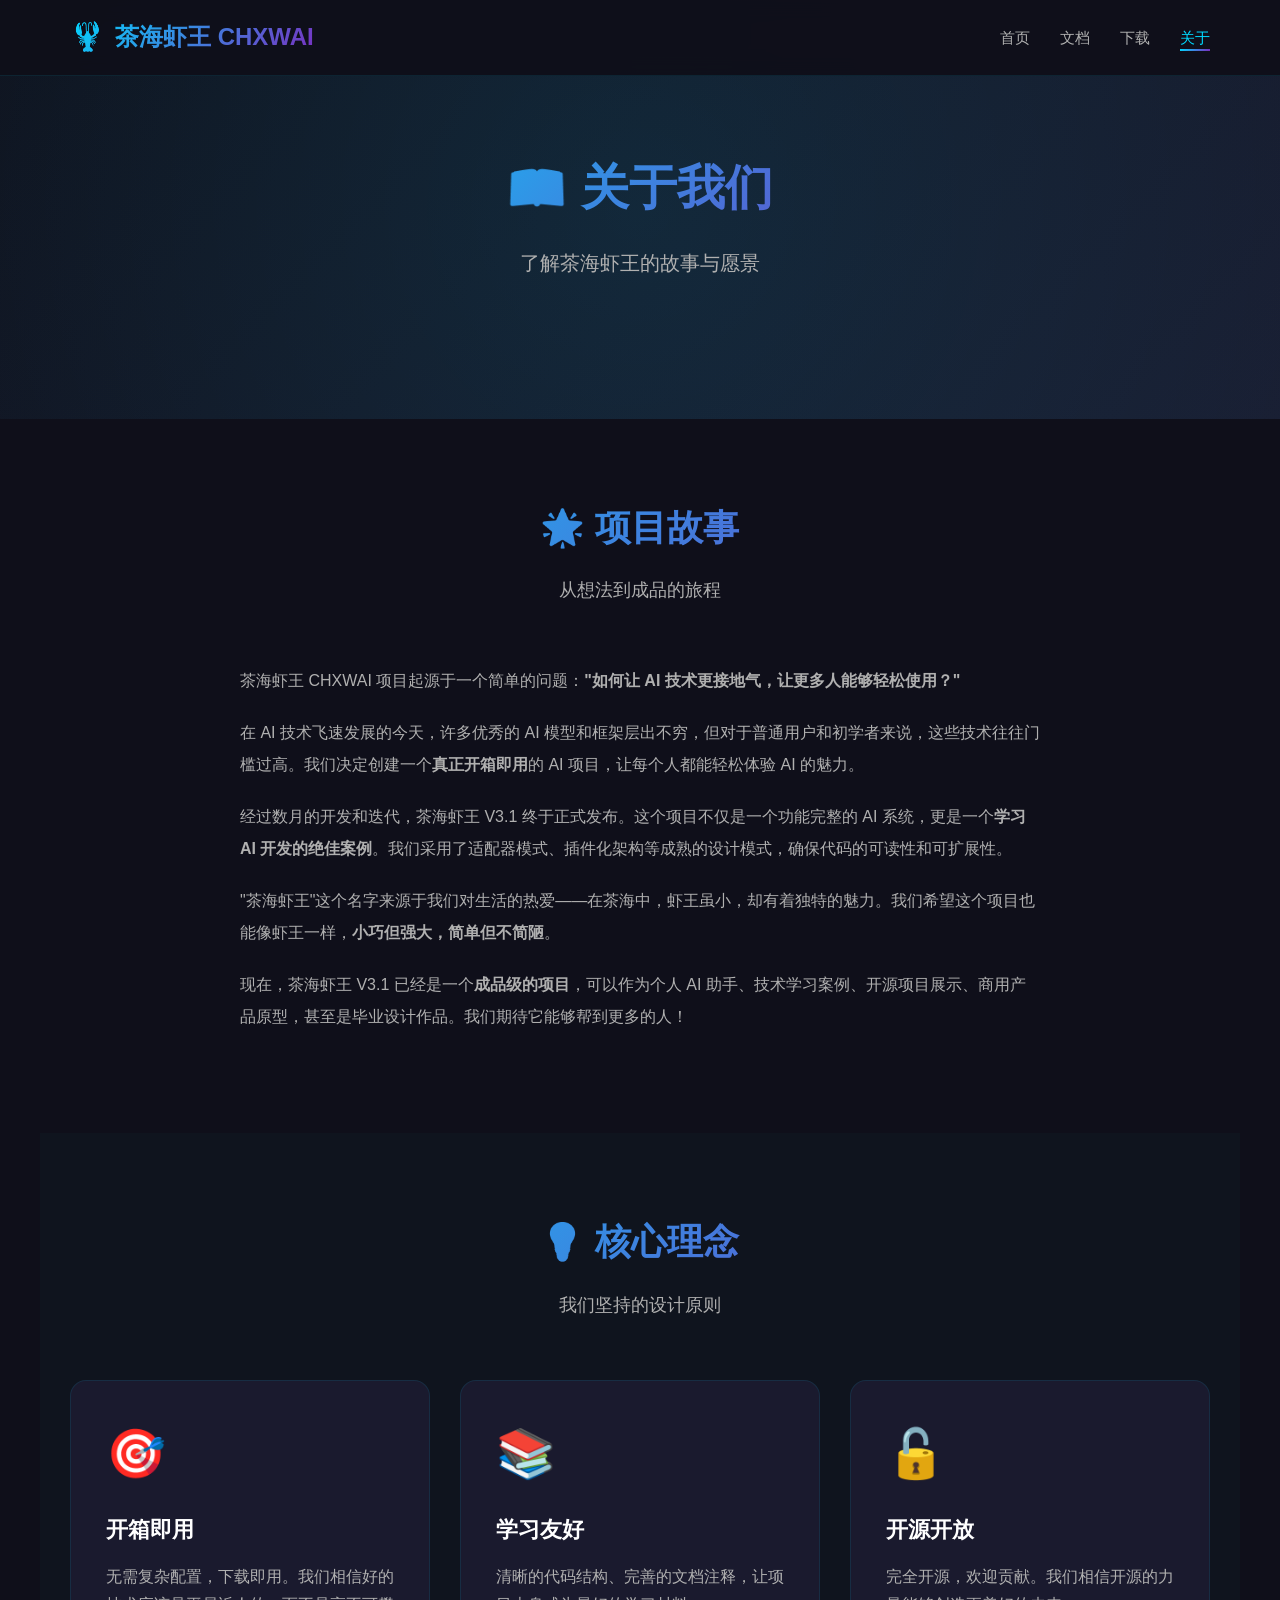
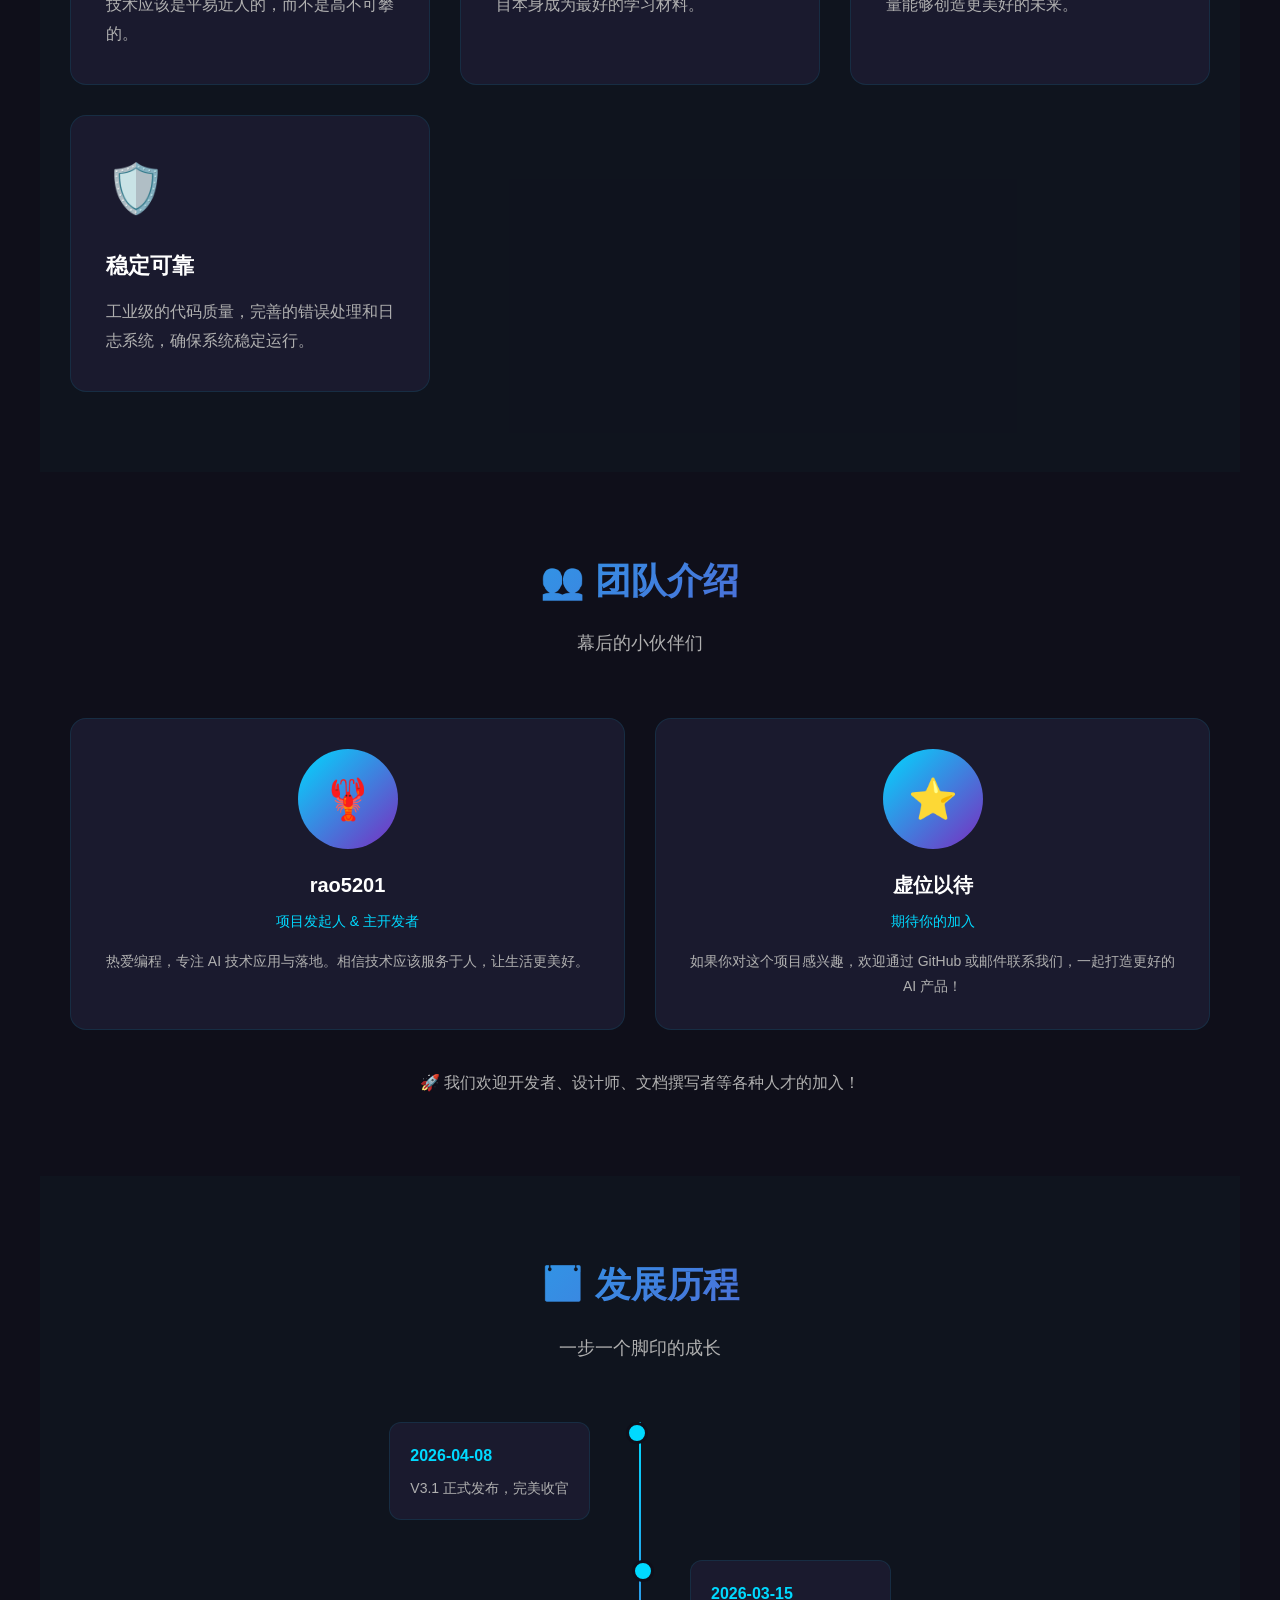
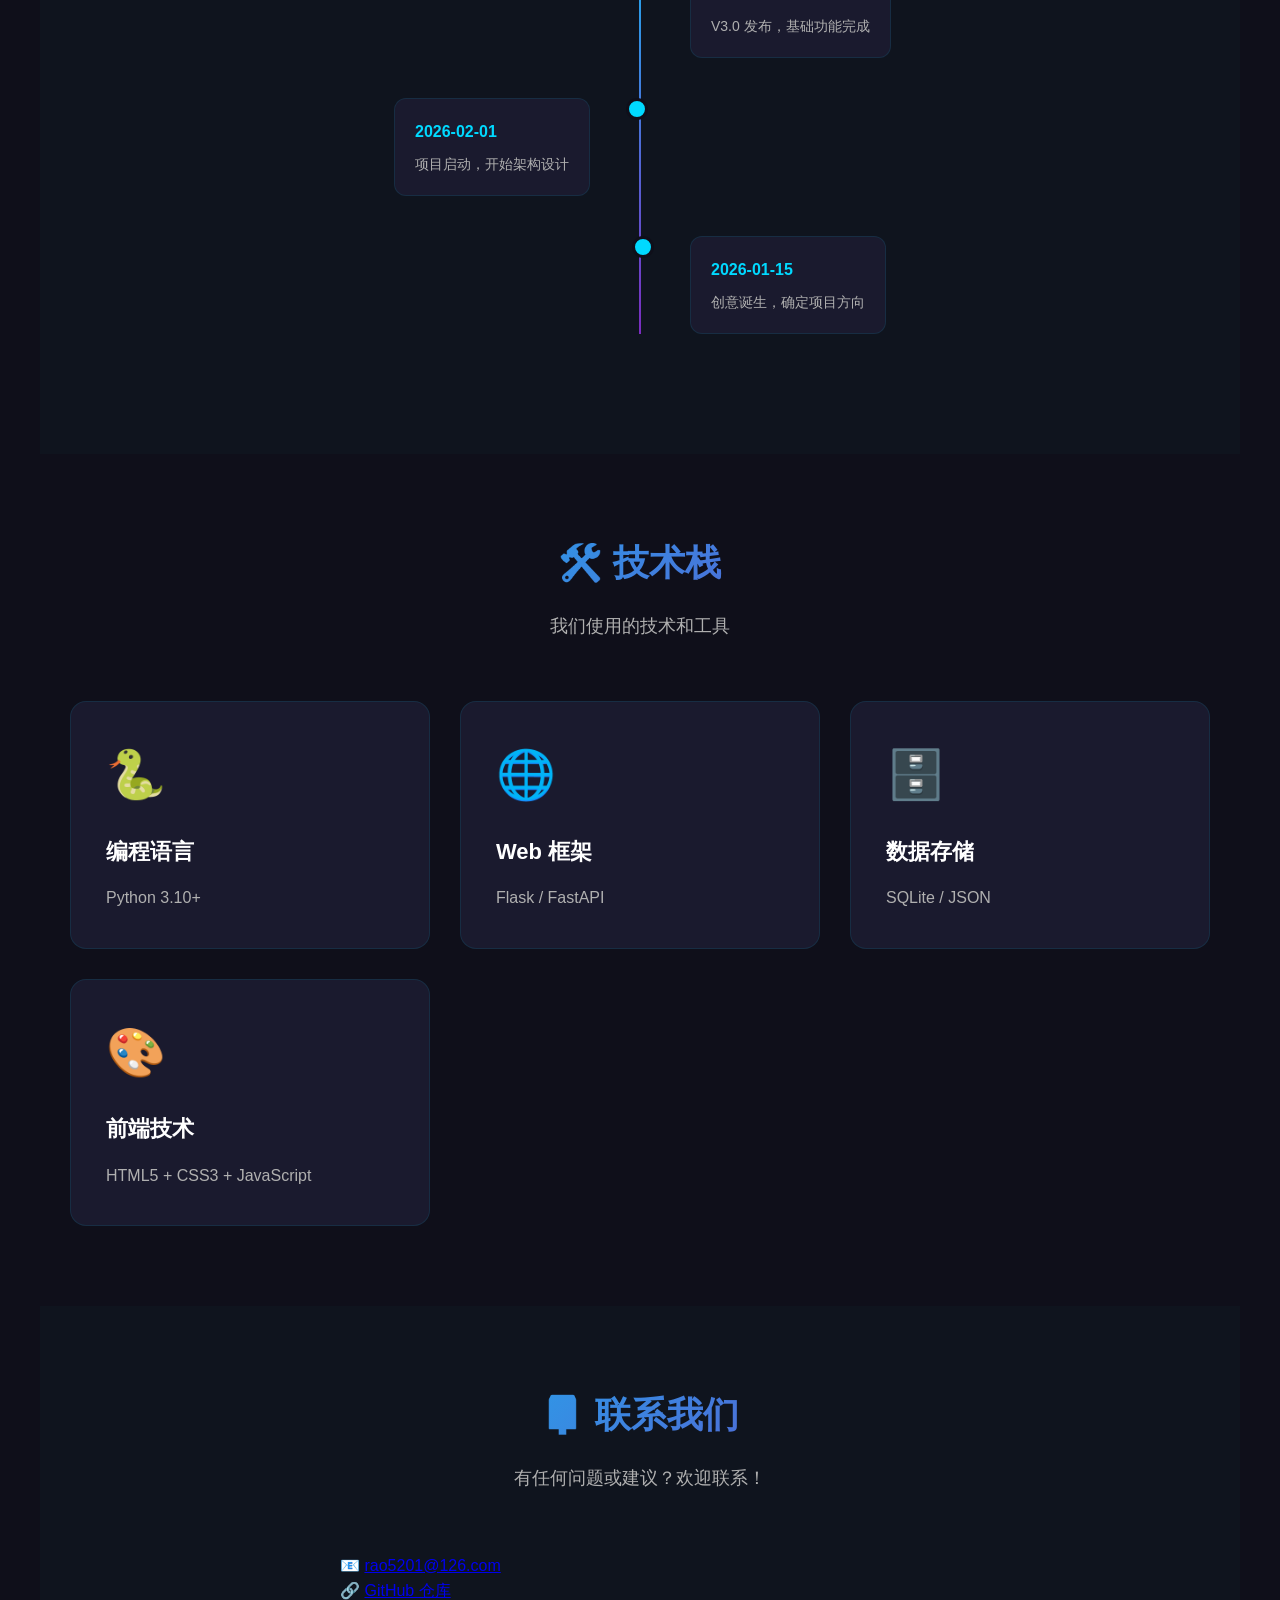
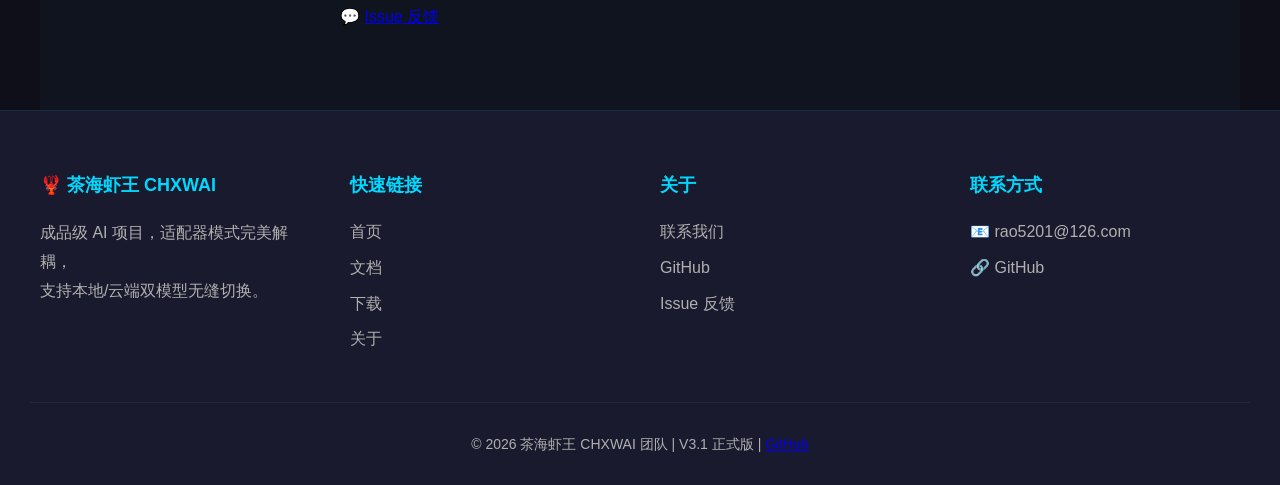
==== about.html @ deebf477 "feat: 创建完整多页面官网 - 首页：项目概览、核心特性、截图展示、技术架构 - 文档页：安装教程、技术架构详解、API 文档、常见问题 - 下载页：版本下载、安装指南、系统要求、版本历史 - 关" ====
<!DOCTYPE html>
<html lang="zh-CN">
<head>
    <meta charset="UTF-8">
    <meta name="viewport" content="width=device-width, initial-scale=1.0">
    <meta name="description" content="关于茶海虾王 - 项目故事、团队介绍、发展历程">
    <title>关于 - 茶海虾王 V3.1</title>
    <link rel="stylesheet" href="styles.css">
</head>
<body>
    <!-- 导航栏 -->
    <nav class="navbar">
        <div class="navbar-container">
            <a href="index.html" class="logo">
                <span class="logo-icon">🦞</span>
                茶海虾王 CHXWAI
            </a>
            <button class="mobile-menu-btn" onclick="toggleMobileMenu()">☰</button>
            <ul class="nav-links" id="navLinks">
                <li><a href="index.html">首页</a></li>
                <li><a href="docs.html">文档</a></li>
                <li><a href="download.html">下载</a></li>
                <li><a href="about.html" class="active">关于</a></li>
            </ul>
        </div>
    </nav>

    <!-- 英雄区 -->
    <section class="hero">
        <div class="hero-content">
            <h1>📖 关于我们</h1>
            <p class="subtitle">了解茶海虾王的故事与愿景</p>
        </div>
    </section>

    <!-- 项目故事 -->
    <section class="container">
        <h2 class="section-title">🌟 项目故事</h2>
        <p class="section-subtitle">从想法到成品的旅程</p>
        
        <div style="max-width: 800px; margin: 0 auto; color: var(--text-secondary); line-height: 2; font-size: 16px;">
            <p style="margin-bottom: 20px;">
                茶海虾王 CHXWAI 项目起源于一个简单的问题：<strong>"如何让 AI 技术更接地气，让更多人能够轻松使用？"</strong>
            </p>
            
            <p style="margin-bottom: 20px;">
                在 AI 技术飞速发展的今天，许多优秀的 AI 模型和框架层出不穷，但对于普通用户和初学者来说，这些技术往往门槛过高。我们决定创建一个<strong>真正开箱即用</strong>的 AI 项目，让每个人都能轻松体验 AI 的魅力。
            </p>
            
            <p style="margin-bottom: 20px;">
                经过数月的开发和迭代，茶海虾王 V3.1 终于正式发布。这个项目不仅是一个功能完整的 AI 系统，更是一个<strong>学习 AI 开发的绝佳案例</strong>。我们采用了适配器模式、插件化架构等成熟的设计模式，确保代码的可读性和可扩展性。
            </p>
            
            <p style="margin-bottom: 20px;">
                "茶海虾王"这个名字来源于我们对生活的热爱——在茶海中，虾王虽小，却有着独特的魅力。我们希望这个项目也能像虾王一样，<strong>小巧但强大，简单但不简陋</strong>。
            </p>
            
            <p style="margin-bottom: 20px;">
                现在，茶海虾王 V3.1 已经是一个<strong>成品级的项目</strong>，可以作为个人 AI 助手、技术学习案例、开源项目展示、商用产品原型，甚至是毕业设计作品。我们期待它能够帮到更多的人！
            </p>
        </div>
    </section>

    <!-- 核心理念 -->
    <section class="container" style="background: rgba(0, 217, 255, 0.02);">
        <h2 class="section-title">💡 核心理念</h2>
        <p class="section-subtitle">我们坚持的设计原则</p>
        
        <div class="features-grid">
            <div class="feature-card">
                <div class="icon">🎯</div>
                <h3>开箱即用</h3>
                <p>无需复杂配置，下载即用。我们相信好的技术应该是平易近人的，而不是高不可攀的。</p>
            </div>
            
            <div class="feature-card">
                <div class="icon">📚</div>
                <h3>学习友好</h3>
                <p>清晰的代码结构、完善的文档注释，让项目本身成为最好的学习材料。</p>
            </div>
            
            <div class="feature-card">
                <div class="icon">🔓</div>
                <h3>开源开放</h3>
                <p>完全开源，欢迎贡献。我们相信开源的力量能够创造更美好的未来。</p>
            </div>
            
            <div class="feature-card">
                <div class="icon">🛡️</div>
                <h3>稳定可靠</h3>
                <p>工业级的代码质量，完善的错误处理和日志系统，确保系统稳定运行。</p>
            </div>
        </div>
    </section>

    <!-- 团队介绍 -->
    <section class="container">
        <h2 class="section-title">👥 团队介绍</h2>
        <p class="section-subtitle">幕后的小伙伴们</p>
        
        <div class="team-grid">
            <div class="team-card">
                <div class="avatar">🦞</div>
                <h3>rao5201</h3>
                <p class="role">项目发起人 & 主开发者</p>
                <p>热爱编程，专注 AI 技术应用与落地。相信技术应该服务于人，让生活更美好。</p>
            </div>
            
            <div class="team-card">
                <div class="avatar">⭐</div>
                <h3>虚位以待</h3>
                <p class="role">期待你的加入</p>
                <p>如果你对这个项目感兴趣，欢迎通过 GitHub 或邮件联系我们，一起打造更好的 AI 产品！</p>
            </div>
        </div>
        
        <p class="text-center mt-40" style="color: var(--text-secondary);">
            🚀 我们欢迎开发者、设计师、文档撰写者等各种人才的加入！
        </p>
    </section>

    <!-- 发展历程 -->
    <section class="container" style="background: rgba(0, 217, 255, 0.02);">
        <h2 class="section-title">📅 发展历程</h2>
        <p class="section-subtitle">一步一个脚印的成长</p>
        
        <div class="timeline">
            <div class="timeline-item">
                <div class="timeline-content">
                    <h4>2026-04-08</h4>
                    <p>V3.1 正式发布，完美收官</p>
                </div>
            </div>
            
            <div class="timeline-item">
                <div class="timeline-content">
                    <h4>2026-03-15</h4>
                    <p>V3.0 发布，基础功能完成</p>
                </div>
            </div>
            
            <div class="timeline-item">
                <div class="timeline-content">
                    <h4>2026-02-01</h4>
                    <p>项目启动，开始架构设计</p>
                </div>
            </div>
            
            <div class="timeline-item">
                <div class="timeline-content">
                    <h4>2026-01-15</h4>
                    <p>创意诞生，确定项目方向</p>
                </div>
            </div>
        </div>
    </section>

    <!-- 技术栈 -->
    <section class="container">
        <h2 class="section-title">🛠️ 技术栈</h2>
        <p class="section-subtitle">我们使用的技术和工具</p>
        
        <div class="features-grid">
            <div class="feature-card">
                <div class="icon">🐍</div>
                <h3>编程语言</h3>
                <p style="color: var(--text-secondary); margin-top: 10px;">
                    Python 3.10+
                </p>
            </div>
            
            <div class="feature-card">
                <div class="icon">🌐</div>
                <h3>Web 框架</h3>
                <p style="color: var(--text-secondary); margin-top: 10px;">
                    Flask / FastAPI
                </p>
            </div>
            
            <div class="feature-card">
                <div class="icon">🗄️</div>
                <h3>数据存储</h3>
                <p style="color: var(--text-secondary); margin-top: 10px;">
                    SQLite / JSON
                </p>
            </div>
            
            <div class="feature-card">
                <div class="icon">🎨</div>
                <h3>前端技术</h3>
                <p style="color: var(--text-secondary); margin-top: 10px;">
                    HTML5 + CSS3 + JavaScript
                </p>
            </div>
        </div>
    </section>

    <!-- 联系方式 -->
    <section class="container" style="background: rgba(0, 217, 255, 0.02);" id="contact">
        <h2 class="section-title">📮 联系我们</h2>
        <p class="section-subtitle">有任何问题或建议？欢迎联系！</p>
        
        <div class="contact-card" style="max-width: 600px; margin: 0 auto;">
            <div class="contact-item">
                <span class="icon">📧</span>
                <a href="mailto:rao5201@126.com">rao5201@126.com</a>
            </div>
            <div class="contact-item">
                <span class="icon">🔗</span>
                <a href="https://github.com/rao5201/CHXWAI" target="_blank">GitHub 仓库</a>
            </div>
            <div class="contact-item">
                <span class="icon">💬</span>
                <a href="https://github.com/rao5201/CHXWAI/issues" target="_blank">Issue 反馈</a>
            </div>
        </div>
    </section>

    <!-- 页脚 -->
    <footer class="footer">
        <div class="footer-content">
            <div class="footer-section">
                <h4>🦞 茶海虾王 CHXWAI</h4>
                <p style="color: var(--text-secondary); line-height: 1.8;">
                    成品级 AI 项目，适配器模式完美解耦，<br>
                    支持本地/云端双模型无缝切换。
                </p>
            </div>
            <div class="footer-section">
                <h4>快速链接</h4>
                <ul>
                    <li><a href="index.html">首页</a></li>
                    <li><a href="docs.html">文档</a></li>
                    <li><a href="download.html">下载</a></li>
                    <li><a href="about.html">关于</a></li>
                </ul>
            </div>
            <div class="footer-section">
                <h4>关于</h4>
                <ul>
                    <li><a href="#contact">联系我们</a></li>
                    <li><a href="https://github.com/rao5201/CHXWAI" target="_blank">GitHub</a></li>
                    <li><a href="https://github.com/rao5201/CHXWAI/issues" target="_blank">Issue 反馈</a></li>
                </ul>
            </div>
            <div class="footer-section">
                <h4>联系方式</h4>
                <ul>
                    <li><a href="mailto:rao5201@126.com">📧 rao5201@126.com</a></li>
                    <li><a href="https://github.com/rao5201/CHXWAI" target="_blank">🔗 GitHub</a></li>
                </ul>
            </div>
        </div>
        <div class="footer-bottom">
            <p>© 2026 茶海虾王 CHXWAI 团队 | V3.1 正式版 | 
            <a href="https://github.com/rao5201/CHXWAI" target="_blank">GitHub</a></p>
        </div>
    </footer>

    <script src="script.js"></script>
</body>
</html>
---- styles.css ----
/* CHXWAI 茶海虾王 V3.1 - 官网主样式表 */

/* ===== CSS 变量定义 ===== */
:root {
    --primary-color: #00d9ff;
    --secondary-color: #7b2cbf;
    --accent-color: #f72585;
    --dark-bg: #0f0f1a;
    --card-bg: #1a1a2e;
    --text-primary: #ffffff;
    --text-secondary: #b0b0b0;
    --success: #00ff88;
    --warning: #ffc107;
    --gradient-main: linear-gradient(135deg, #00d9ff 0%, #7b2cbf 100%);
    --gradient-dark: linear-gradient(135deg, #0f0f1a 0%, #1a1a2e 100%);
    --shadow-card: 0 8px 32px rgba(0, 217, 255, 0.1);
    --shadow-hover: 0 12px 48px rgba(0, 217, 255, 0.2);
}

/* ===== 全局样式重置 ===== */
* {
    margin: 0;
    padding: 0;
    box-sizing: border-box;
    font-family: "PingFang SC", "Microsoft YaHei", "Segoe UI", Arial, sans-serif;
}

html {
    scroll-behavior: smooth;
}

body {
    background: var(--dark-bg);
    color: var(--text-primary);
    line-height: 1.6;
    min-height: 100vh;
}

/* ===== 导航栏 ===== */
.navbar {
    background: rgba(15, 15, 26, 0.95);
    backdrop-filter: blur(10px);
    position: fixed;
    top: 0;
    left: 0;
    right: 0;
    z-index: 1000;
    border-bottom: 1px solid rgba(0, 217, 255, 0.1);
}

.navbar-container {
    max-width: 1200px;
    margin: 0 auto;
    padding: 15px 30px;
    display: flex;
    justify-content: space-between;
    align-items: center;
}

.navbar .logo {
    font-size: 24px;
    font-weight: bold;
    background: var(--gradient-main);
    -webkit-background-clip: text;
    -webkit-text-fill-color: transparent;
    background-clip: text;
    text-decoration: none;
    display: flex;
    align-items: center;
    gap: 10px;
}

.navbar .logo-icon {
    font-size: 28px;
}

.nav-links {
    display: flex;
    list-style: none;
    gap: 30px;
}

.nav-links a {
    color: var(--text-secondary);
    text-decoration: none;
    font-size: 15px;
    transition: all 0.3s ease;
    position: relative;
    padding: 5px 0;
}

.nav-links a::after {
    content: '';
    position: absolute;
    bottom: 0;
    left: 0;
    width: 0;
    height: 2px;
    background: var(--gradient-main);
    transition: width 0.3s ease;
}

.nav-links a:hover,
.nav-links a.active {
    color: var(--primary-color);
}

.nav-links a:hover::after,
.nav-links a.active::after {
    width: 100%;
}

.mobile-menu-btn {
    display: none;
    background: none;
    border: none;
    color: var(--text-primary);
    font-size: 24px;
    cursor: pointer;
}

/* ===== 英雄区 ===== */
.hero {
    padding: 150px 30px 100px;
    text-align: center;
    background: var(--gradient-dark);
    position: relative;
    overflow: hidden;
}

.hero::before {
    content: '';
    position: absolute;
    top: -50%;
    left: -50%;
    width: 200%;
    height: 200%;
    background: radial-gradient(circle, rgba(0, 217, 255, 0.1) 0%, transparent 70%);
    animation: rotate 30s linear infinite;
}

@keyframes rotate {
    from { transform: rotate(0deg); }
    to { transform: rotate(360deg); }
}

.hero-content {
    position: relative;
    z-index: 1;
    max-width: 900px;
    margin: 0 auto;
}

.hero h1 {
    font-size: 48px;
    margin-bottom: 20px;
    background: var(--gradient-main);
    -webkit-background-clip: text;
    -webkit-text-fill-color: transparent;
    background-clip: text;
}

.hero .subtitle {
    font-size: 20px;
    color: var(--text-secondary);
    margin-bottom: 40px;
}

.hero .version-badge {
    display: inline-block;
    background: rgba(0, 217, 255, 0.15);
    border: 1px solid var(--primary-color);
    color: var(--primary-color);
    padding: 8px 20px;
    border-radius: 25px;
    font-size: 14px;
    margin-bottom: 25px;
}

.hero-buttons {
    display: flex;
    gap: 20px;
    justify-content: center;
    flex-wrap: wrap;
}

.btn {
    display: inline-block;
    padding: 15px 40px;
    border-radius: 10px;
    text-decoration: none;
    font-weight: 600;
    font-size: 16px;
    transition: all 0.3s ease;
    cursor: pointer;
    border: none;
}

.btn-primary {
    background: var(--gradient-main);
    color: white;
    box-shadow: 0 4px 20px rgba(0, 217, 255, 0.3);
}

.btn-primary:hover {
    transform: translateY(-3px);
    box-shadow: 0 8px 30px rgba(0, 217, 255, 0.4);
}

.btn-secondary {
    background: transparent;
    color: var(--primary-color);
    border: 2px solid var(--primary-color);
}

.btn-secondary:hover {
    background: rgba(0, 217, 255, 0.1);
}

/* ===== 通用容器 ===== */
.container {
    max-width: 1200px;
    margin: 0 auto;
    padding: 80px 30px;
}

/* ===== 章节标题 ===== */
.section-title {
    font-size: 36px;
    text-align: center;
    margin-bottom: 60px;
    background: var(--gradient-main);
    -webkit-background-clip: text;
    -webkit-text-fill-color: transparent;
    background-clip: text;
}

.section-subtitle {
    text-align: center;
    color: var(--text-secondary);
    font-size: 18px;
    margin-top: -40px;
    margin-bottom: 60px;
}

/* ===== 特性卡片 ===== */
.features-grid {
    display: grid;
    grid-template-columns: repeat(auto-fit, minmax(280px, 1fr));
    gap: 30px;
}

.feature-card {
    background: var(--card-bg);
    border-radius: 16px;
    padding: 35px;
    border: 1px solid rgba(0, 217, 255, 0.1);
    transition: all 0.3s ease;
}

.feature-card:hover {
    transform: translateY(-8px);
    border-color: var(--primary-color);
    box-shadow: var(--shadow-hover);
}

.feature-card .icon {
    font-size: 48px;
    margin-bottom: 20px;
}

.feature-card h3 {
    font-size: 22px;
    margin-bottom: 15px;
    color: var(--text-primary);
}

.feature-card p {
    color: var(--text-secondary);
    line-height: 1.8;
}

/* ===== 截图展示区 ===== */
.screenshots-grid {
    display: grid;
    grid-template-columns: repeat(auto-fit, minmax(400px, 1fr));
    gap: 30px;
}

.screenshot-card {
    background: var(--card-bg);
    border-radius: 16px;
    overflow: hidden;
    border: 1px solid rgba(0, 217, 255, 0.1);
    transition: all 0.3s ease;
}

.screenshot-card:hover {
    transform: scale(1.02);
    border-color: var(--primary-color);
    box-shadow: var(--shadow-hover);
}

.screenshot-card img {
    width: 100%;
    height: auto;
    display: block;
}

.screenshot-card .caption {
    padding: 20px;
    text-align: center;
    color: var(--text-secondary);
    font-size: 14px;
}

.screenshot-placeholder {
    width: 100%;
    height: 300px;
    background: linear-gradient(135deg, rgba(0, 217, 255, 0.1) 0%, rgba(123, 44, 191, 0.1) 100%);
    display: flex;
    align-items: center;
    justify-content: center;
    color: var(--text-secondary);
    font-size: 16px;
}

/* ===== 架构展示 ===== */
.architecture-diagram {
    background: var(--card-bg);
    border-radius: 16px;
    padding: 40px;
    border: 1px solid rgba(0, 217, 255, 0.1);
    margin-bottom: 40px;
}

.arch-layer {
    background: rgba(0, 217, 255, 0.05);
    border: 1px solid rgba(0, 217, 255, 0.2);
    border-radius: 12px;
    padding: 20px;
    margin-bottom: 20px;
}

.arch-layer h4 {
    color: var(--primary-color);
    margin-bottom: 15px;
    font-size: 18px;
}

.arch-layer ul {
    list-style: none;
    padding-left: 20px;
}

.arch-layer li {
    color: var(--text-secondary);
    margin-bottom: 8px;
    position: relative;
}

.arch-layer li::before {
    content: '▸';
    position: absolute;
    left: -20px;
    color: var(--primary-color);
}

/* ===== 安装步骤 ===== */
.install-steps {
    counter-reset: step;
}

.install-step {
    background: var(--card-bg);
    border-radius: 16px;
    padding: 30px;
    margin-bottom: 25px;
    border: 1px solid rgba(0, 217, 255, 0.1);
    position: relative;
    padding-left: 80px;
}

.install-step::before {
    counter-increment: step;
    content: counter(step);
    position: absolute;
    left: 25px;
    top: 25px;
    width: 40px;
    height: 40px;
    background: var(--gradient-main);
    border-radius: 50%;
    display: flex;
    align-items: center;
    justify-content: center;
    font-weight: bold;
    font-size: 18px;
}

.install-step h3 {
    font-size: 20px;
    margin-bottom: 15px;
    color: var(--text-primary);
}

.install-step p {
    color: var(--text-secondary);
    margin-bottom: 15px;
}

.install-step code {
    display: block;
    background: rgba(0, 0, 0, 0.3);
    padding: 15px;
    border-radius: 8px;
    font-family: "Consolas", "Monaco", monospace;
    color: var(--primary-color);
    overflow-x: auto;
    margin: 10px 0;
}

/* ===== 下载卡片 ===== */
.download-cards {
    display: grid;
    grid-template-columns: repeat(auto-fit, minmax(350px, 1fr));
    gap: 30px;
}

.download-card {
    background: var(--card-bg);
    border-radius: 16px;
    padding: 40px;
    border: 1px solid rgba(0, 217, 255, 0.1);
    text-align: center;
    transition: all 0.3s ease;
}

.download-card:hover {
    border-color: var(--primary-color);
    box-shadow: var(--shadow-hover);
}

.download-card.featured {
    border-color: var(--primary-color);
    background: linear-gradient(135deg, rgba(0, 217, 255, 0.05) 0%, rgba(123, 44, 191, 0.05) 100%);
}

.download-card .version {
    font-size: 48px;
    font-weight: bold;
    background: var(--gradient-main);
    -webkit-background-clip: text;
    -webkit-text-fill-color: transparent;
    background-clip: text;
    margin-bottom: 10px;
}

.download-card .tag {
    display: inline-block;
    background: rgba(0, 255, 136, 0.15);
    color: var(--success);
    padding: 5px 15px;
    border-radius: 20px;
    font-size: 12px;
    margin-bottom: 20px;
}

.download-card .size {
    color: var(--text-secondary);
    font-size: 14px;
    margin-bottom: 25px;
}

.download-card .features-list {
    list-style: none;
    text-align: left;
    margin-bottom: 30px;
}

.download-card .features-list li {
    color: var(--text-secondary);
    padding: 8px 0;
    border-bottom: 1px solid rgba(255, 255, 255, 0.05);
}

.download-card .features-list li::before {
    content: '✓';
    color: var(--success);
    margin-right: 10px;
}

.download-card .hash {
    background: rgba(0, 0, 0, 0.3);
    padding: 10px;
    border-radius: 6px;
    font-family: monospace;
    font-size: 11px;
    color: var(--text-secondary);
    word-break: break-all;
    margin-bottom: 20px;
}

/* ===== 关于团队 ===== */
.team-grid {
    display: grid;
    grid-template-columns: repeat(auto-fit, minmax(250px, 1fr));
    gap: 30px;
}

.team-card {
    background: var(--card-bg);
    border-radius: 16px;
    padding: 30px;
    text-align: center;
    border: 1px solid rgba(0, 217, 255, 0.1);
    transition: all 0.3s ease;
}

.team-card:hover {
    border-color: var(--primary-color);
    box-shadow: var(--shadow-hover);
}

.team-card .avatar {
    width: 100px;
    height: 100px;
    border-radius: 50%;
    background: var(--gradient-main);
    margin: 0 auto 20px;
    display: flex;
    align-items: center;
    justify-content: center;
    font-size: 40px;
}

.team-card h3 {
    font-size: 20px;
    margin-bottom: 8px;
}

.team-card .role {
    color: var(--primary-color);
    font-size: 14px;
    margin-bottom: 15px;
}

.team-card p {
    color: var(--text-secondary);
    font-size: 14px;
    line-height: 1.8;
}

/* ===== 时间线 ===== */
.timeline {
    position: relative;
    max-width: 800px;
    margin: 0 auto;
}

.timeline::before {
    content: '';
    position: absolute;
    left: 50%;
    transform: translateX(-50%);
    width: 2px;
    height: 100%;
    background: var(--gradient-main);
}

.timeline-item {
    display: flex;
    justify-content: flex-end;
    padding-right: 50px;
    position: relative;
    margin-bottom: 40px;
    width: 50%;
}

.timeline-item:nth-child(even) {
    justify-content: flex-start;
    padding-right: 0;
    padding-left: 50px;
    margin-left: 50%;
}

.timeline-item::before {
    content: '';
    position: absolute;
    right: -8px;
    top: 0;
    width: 16px;
    height: 16px;
    background: var(--primary-color);
    border-radius: 50%;
    border: 3px solid var(--dark-bg);
}

.timeline-item:nth-child(even)::before {
    left: -8px;
    right: auto;
}

.timeline-content {
    background: var(--card-bg);
    padding: 20px;
    border-radius: 12px;
    border: 1px solid rgba(0, 217, 255, 0.1);
    max-width: 350px;
}

.timeline-content h4 {
    color: var(--primary-color);
    margin-bottom: 8px;
}

.timeline-content p {
    color: var(--text-secondary);
    font-size: 14px;
}

/* ===== 页脚 ===== */
.footer {
    background: var(--card-bg);
    padding: 60px 30px 30px;
    border-top: 1px solid rgba(0, 217, 255, 0.1);
}

.footer-content {
    max-width: 1200px;
    margin: 0 auto;
    display: grid;
    grid-template-columns: repeat(auto-fit, minmax(250px, 1fr));
    gap: 40px;
    margin-bottom: 40px;
}

.footer-section h4 {
    color: var(--primary-color);
    margin-bottom: 20px;
    font-size: 18px;
}

.footer-section ul {
    list-style: none;
}

.footer-section ul li {
    margin-bottom: 10px;
}

.footer-section a {
    color: var(--text-secondary);
    text-decoration: none;
    transition: color 0.3s ease;
}

.footer-section a:hover {
    color: var(--primary-color);
}

.footer-bottom {
    text-align: center;
    padding-top: 30px;
    border-top: 1px solid rgba(255, 255, 255, 0.05);
    color: var(--text-secondary);
    font-size: 14px;
}

/* ===== 响应式设计 ===== */
@media (max-width: 768px) {
    .navbar-container {
        padding: 15px 20px;
    }
    
    .nav-links {
        display: none;
        position: absolute;
        top: 100%;
        left: 0;
        right: 0;
        background: var(--dark-bg);
        flex-direction: column;
        padding: 20px;
        gap: 15px;
        border-bottom: 1px solid rgba(0, 217, 255, 0.1);
    }
    
    .nav-links.active {
        display: flex;
    }
    
    .mobile-menu-btn {
        display: block;
    }
    
    .hero {
        padding: 120px 20px 80px;
    }
    
    .hero h1 {
        font-size: 32px;
    }
    
    .hero .subtitle {
        font-size: 16px;
    }
    
    .hero-buttons {
        flex-direction: column;
        align-items: center;
    }
    
    .btn {
        width: 100%;
        max-width: 300px;
        text-align: center;
    }
    
    .container {
        padding: 60px 20px;
    }
    
    .section-title {
        font-size: 28px;
    }
    
    .screenshots-grid {
        grid-template-columns: 1fr;
    }
    
    .download-cards {
        grid-template-columns: 1fr;
    }
    
    .timeline::before {
        left: 20px;
    }
    
    .timeline-item {
        width: 100%;
        padding-right: 0;
        padding-left: 50px;
        margin-left: 0;
    }
    
    .timeline-item:nth-child(even) {
        padding-left: 50px;
        margin-left: 0;
    }
    
    .timeline-item::before {
        left: 12px;
        right: auto;
    }
    
    .timeline-item:nth-child(even)::before {
        left: 12px;
    }
    
    .install-step {
        padding-left: 70px;
    }
    
    .install-step::before {
        left: 15px;
        top: 20px;
        width: 35px;
        height: 35px;
        font-size: 16px;
    }
}

/* ===== 工具类 ===== */
.text-center { text-align: center; }
.text-gradient { 
    background: var(--gradient-main);
    -webkit-background-clip: text;
    -webkit-text-fill-color: transparent;
    background-clip: text;
}
.mt-20 { margin-top: 20px; }
.mt-40 { margin-top: 40px; }
.mb-20 { margin-bottom: 20px; }
.mb-40 { margin-bottom: 40px; }
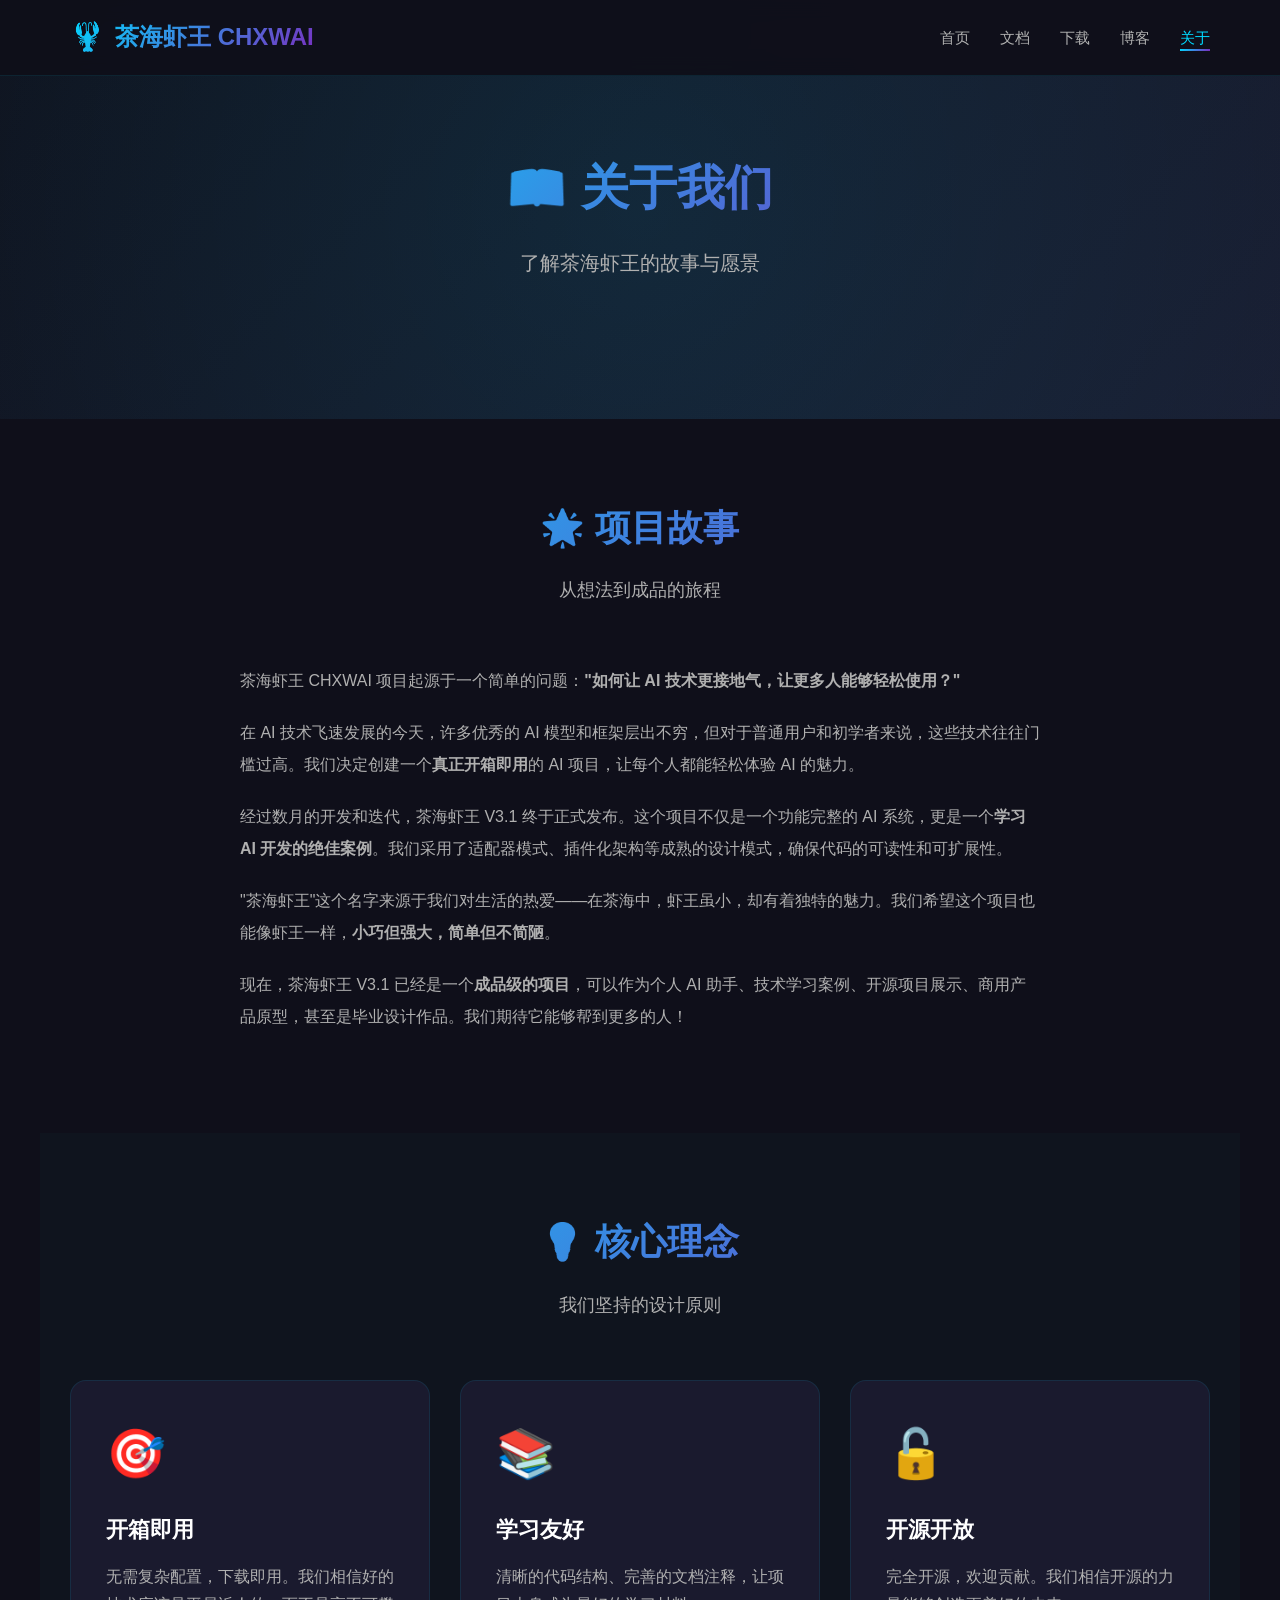
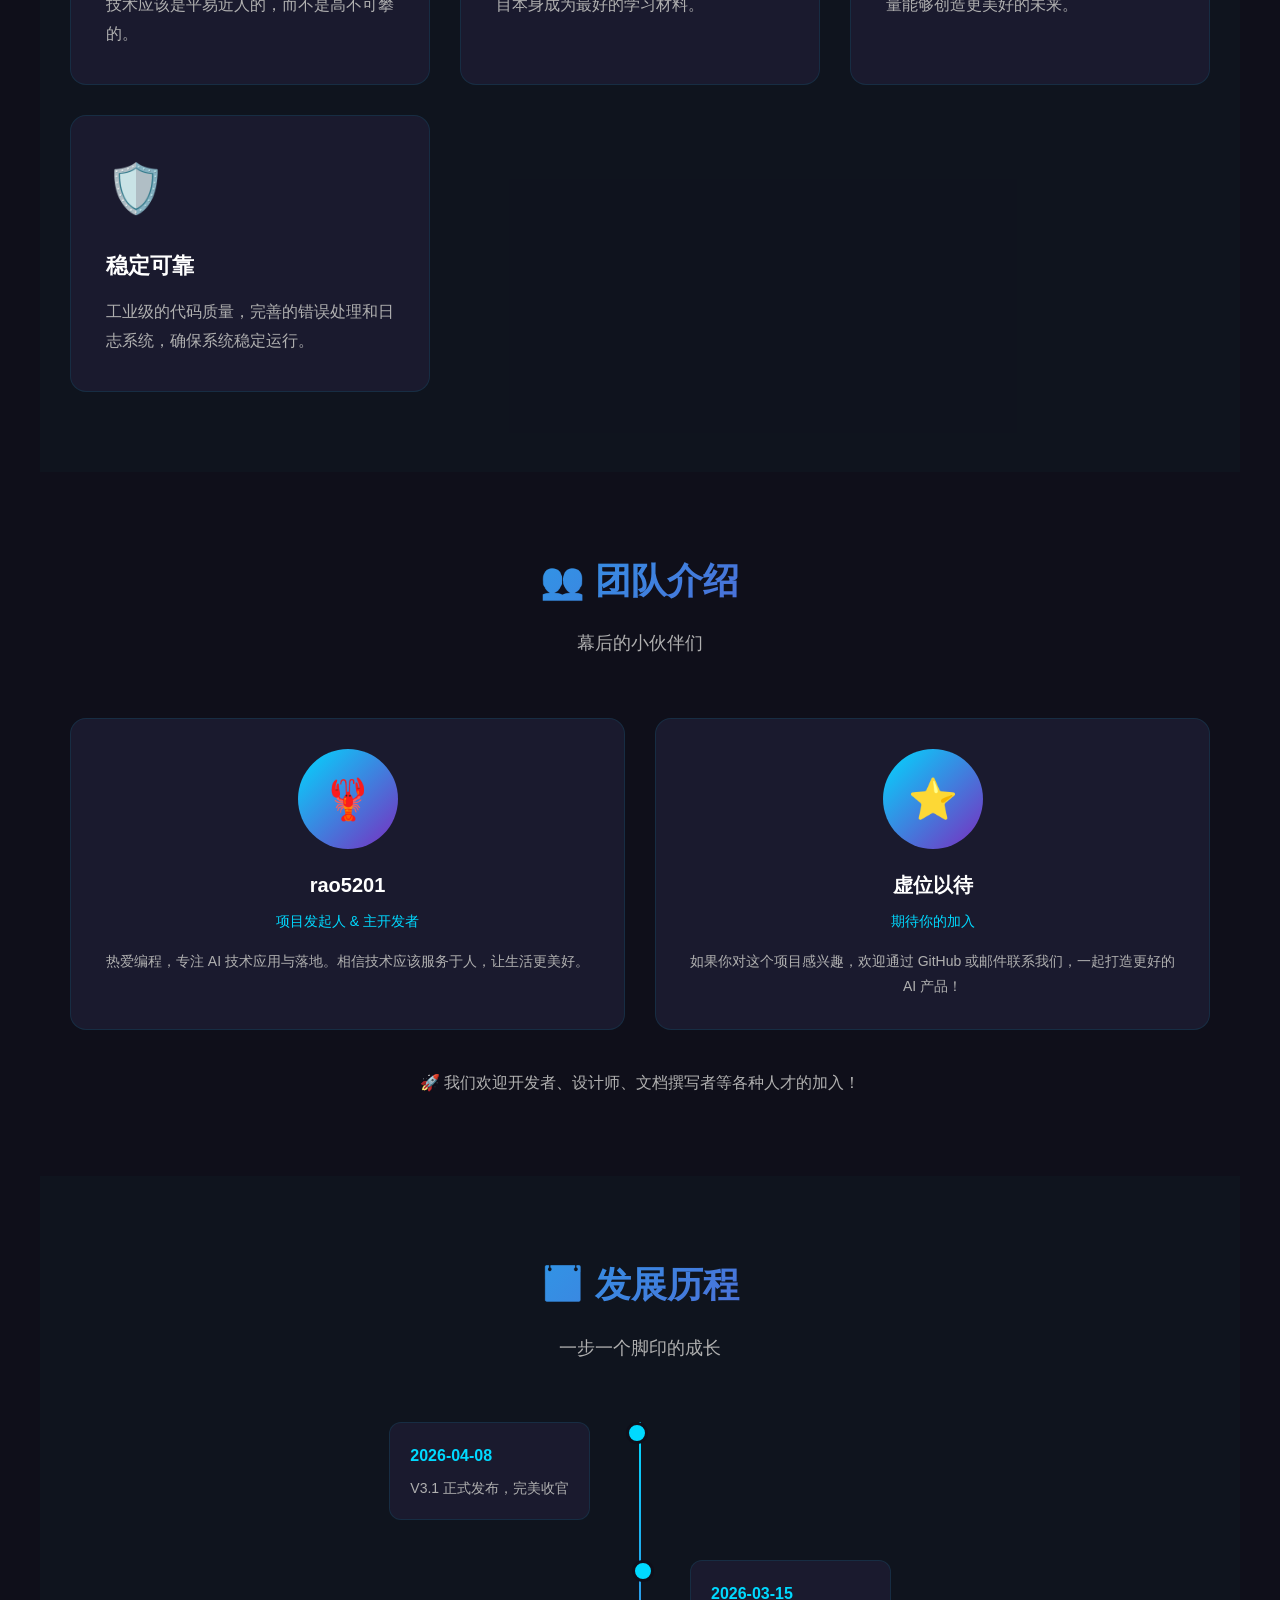
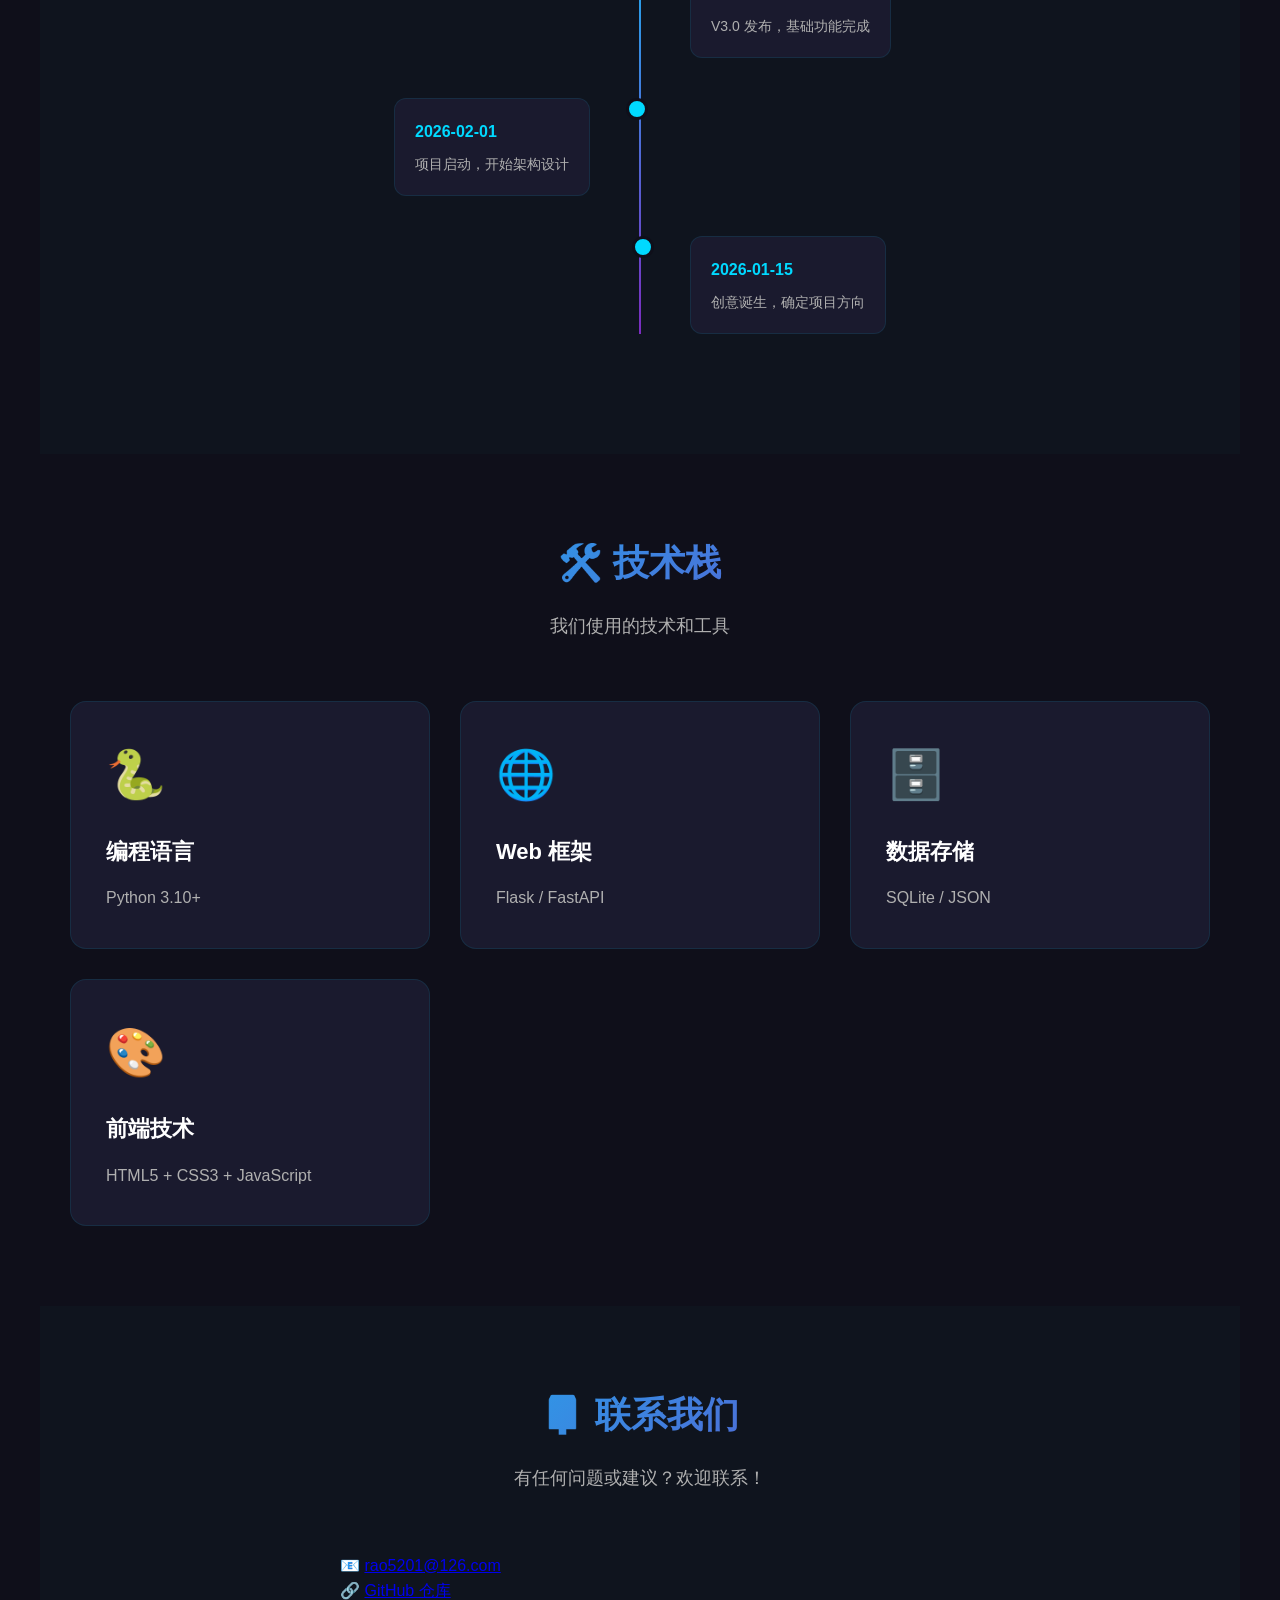
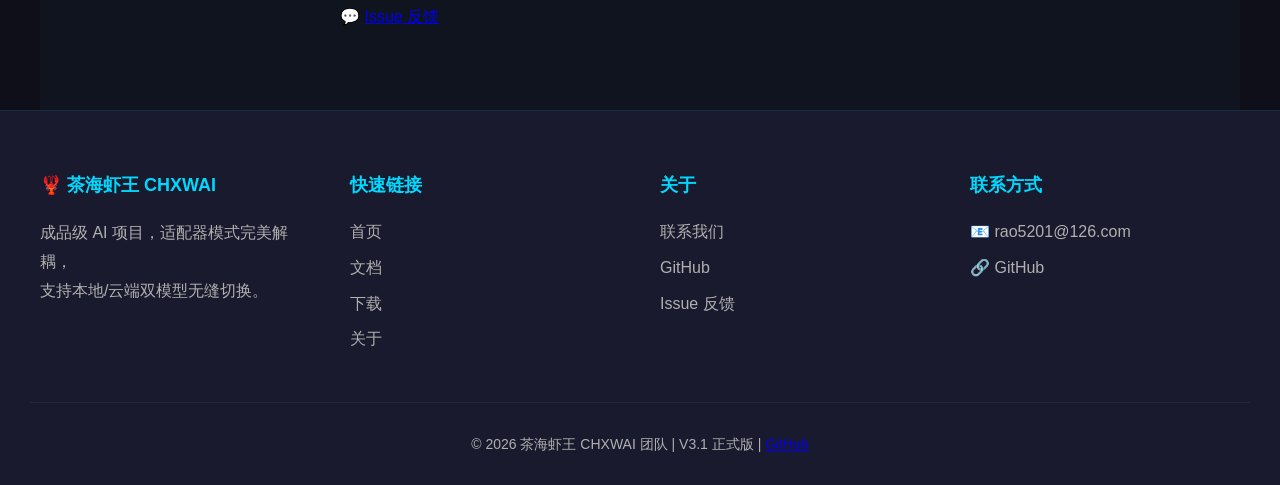
==== commit 6b35e3bd: "feat: 完成官网后续完善 (4 项任务) 1. 截图指南:    - 创建 SCREENSHOTS.md 截图指南文档    - 创建 screenshots/ 目录和说明文件  2. Cloud" ====
--- a/about.html
+++ b/about.html
@@ -20,6 +20,7 @@
                 <li><a href="index.html">首页</a></li>
                 <li><a href="docs.html">文档</a></li>
                 <li><a href="download.html">下载</a></li>
+                <li><a href="blog.html">博客</a></li>
                 <li><a href="about.html" class="active">关于</a></li>
             </ul>
         </div>
